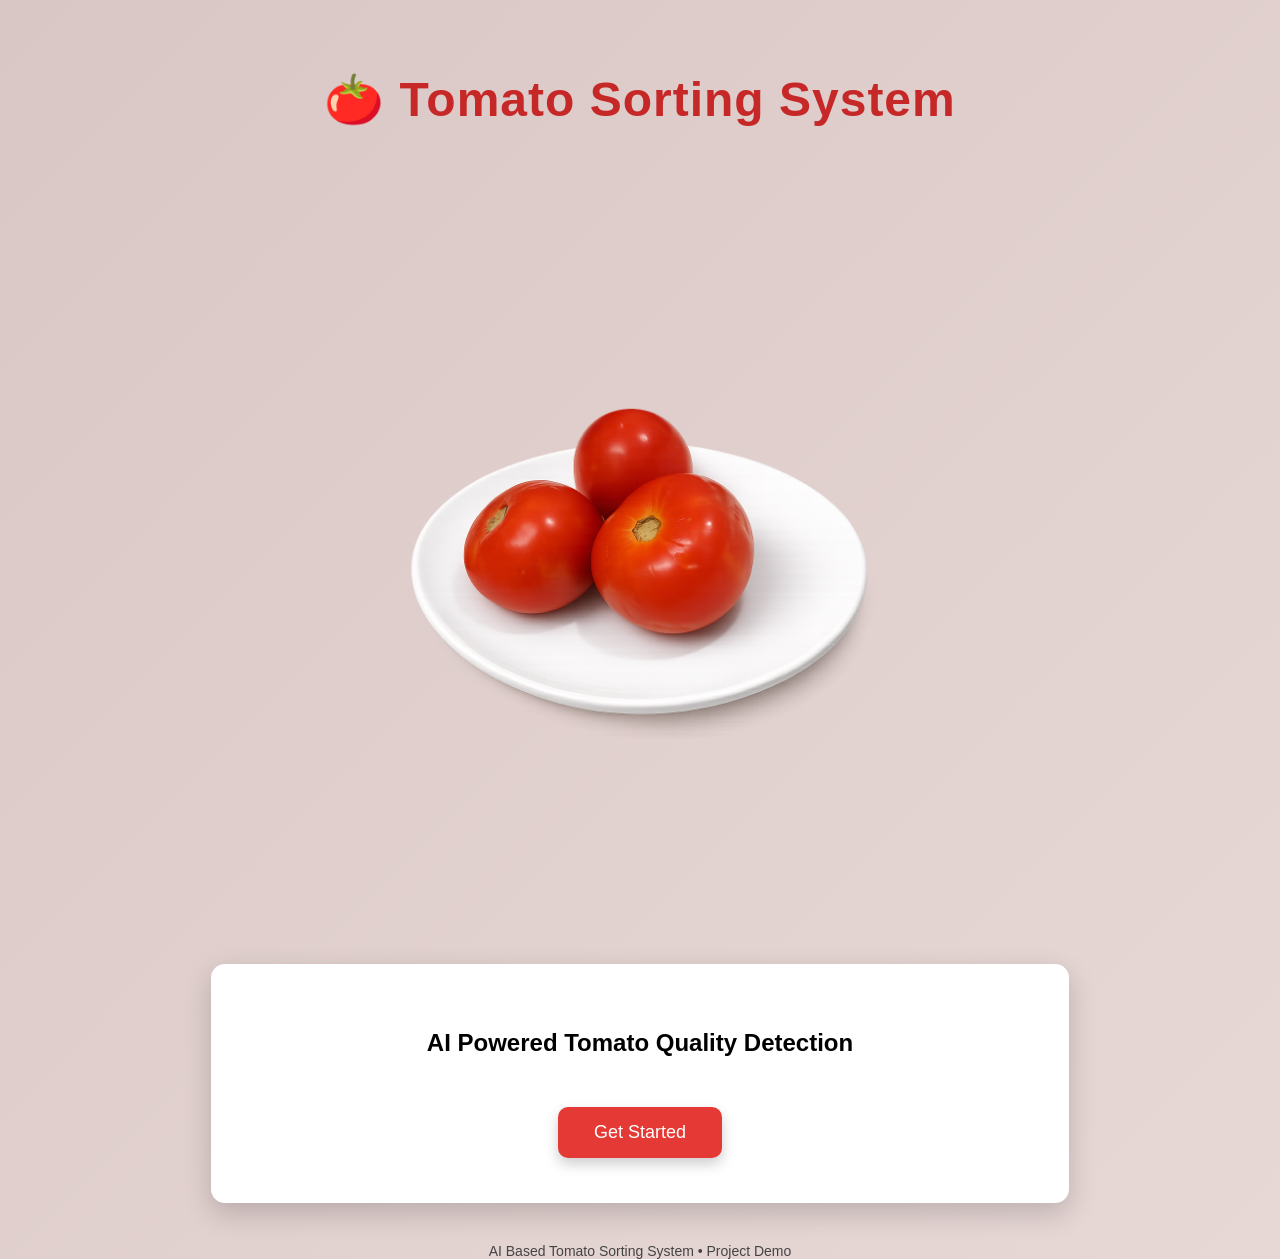
==== index.html @ 5ba99cd3 "ntfoi" ====
<!DOCTYPE html>
<html>
<head>
<title>Tomato Sorting System</title>

<style>

body{
    margin:0;
    font-family: Arial, Helvetica, sans-serif;
    background: linear-gradient(135deg,#d9c7c5,#e7d8d6);
    text-align:center;
}

/* HEADER */

.header{
    padding:40px 20px 20px 20px;
}

.header h1{
    color:#c62828;
    font-size:48px;
    letter-spacing:1px;
}

/* LOGO (FLOAT EFFECT) */

.logo{
    margin-top:10px;
}

.logo img{
    width:500px;
    transition:transform 0.3s ease;
}

/* subtle hover effect */

.logo img:hover{
    transform:scale(1.08);
}

/* CONTAINER */



.container{
    width:60%;
    margin:20px auto;   /* reduced from 40px */
    background:white;
    padding:45px;
    border-radius:14px;
    box-shadow:0 10px 28px rgba(0,0,0,0.18);
}

/* DESCRIPTION (visual hierarchy improvement) */

.description{
    font-size:19px;
    line-height:1.7;
    color:#444;
    margin-bottom:20px;
}

/* BUTTON (interactive improvement) */

.start-btn{
    margin-top:30px;
    padding:15px 36px;
    font-size:18px;
    background:#e53935;
    color:white;
    border:none;
    border-radius:10px;
    cursor:pointer;
    box-shadow:0 6px 14px rgba(0,0,0,0.2);
    transition:all 0.25s ease;
}

.start-btn:hover{
    background:#c62828;
    transform:translateY(-3px);
    box-shadow:0 10px 20px rgba(0,0,0,0.25);
}

/* FEATURE SECTION */

.features{
    display:flex;
    justify-content:center;
    gap:30px;
    margin-top:40px;
    flex-wrap:wrap;
}

/* FEATURE CARDS */

.feature-card{
    width:220px;
    background:white;
    padding:18px;
    border-radius:10px;
    box-shadow:0 6px 16px rgba(0,0,0,0.12);
}

.feature-card h3{
    margin-bottom:10px;
    color:#c62828;
}

.feature-card p{
    font-size:14px;
    color:#555;
}

/* FOOTER */

.footer{
    margin-top:40px;
    color:#444;
    font-size:14px;
}

</style>
</head>

<body>

<div class="header">
<h1>🍅 Tomato Sorting System</h1>
</div>

<!-- LOGO IMAGE -->

<div class="logo">
<img src="ad144de3-dd81-499f-889e-c1c3652d7a81.png" alt="Tomato Logo">
</div>

<div class="container">

<h2>AI Powered Tomato Quality Detection</h2>

<button class="start-btn" onclick="startApp()">Get Started</button>

</div>

<div class="footer">
AI Based Tomato Sorting System • Project Demo
</div>

<script>

function startApp(){
    window.location.href="detect.html";
}

</script>

</body>
</html>
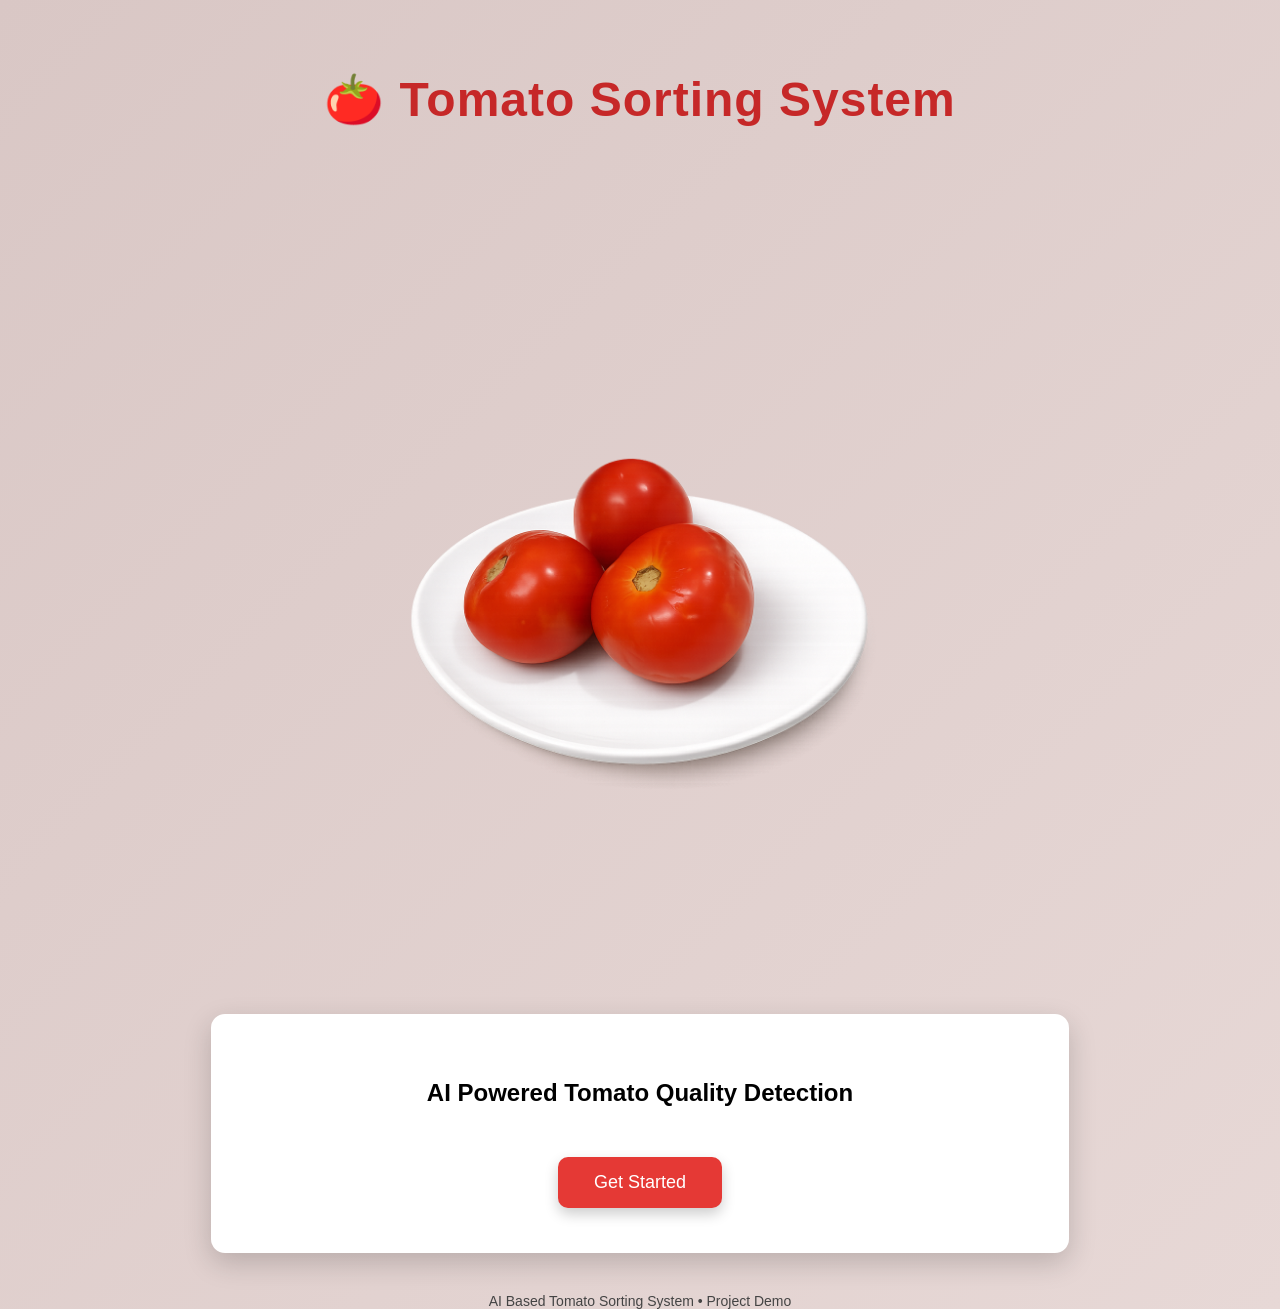
==== commit 2338e3a9: "ntfoi" ====
--- a/index.html
+++ b/index.html
@@ -27,7 +27,7 @@
 /* LOGO (FLOAT EFFECT) */
 
 .logo{
-    margin-top:10px;
+    margin-top:60px;
 }
 
 .logo img{
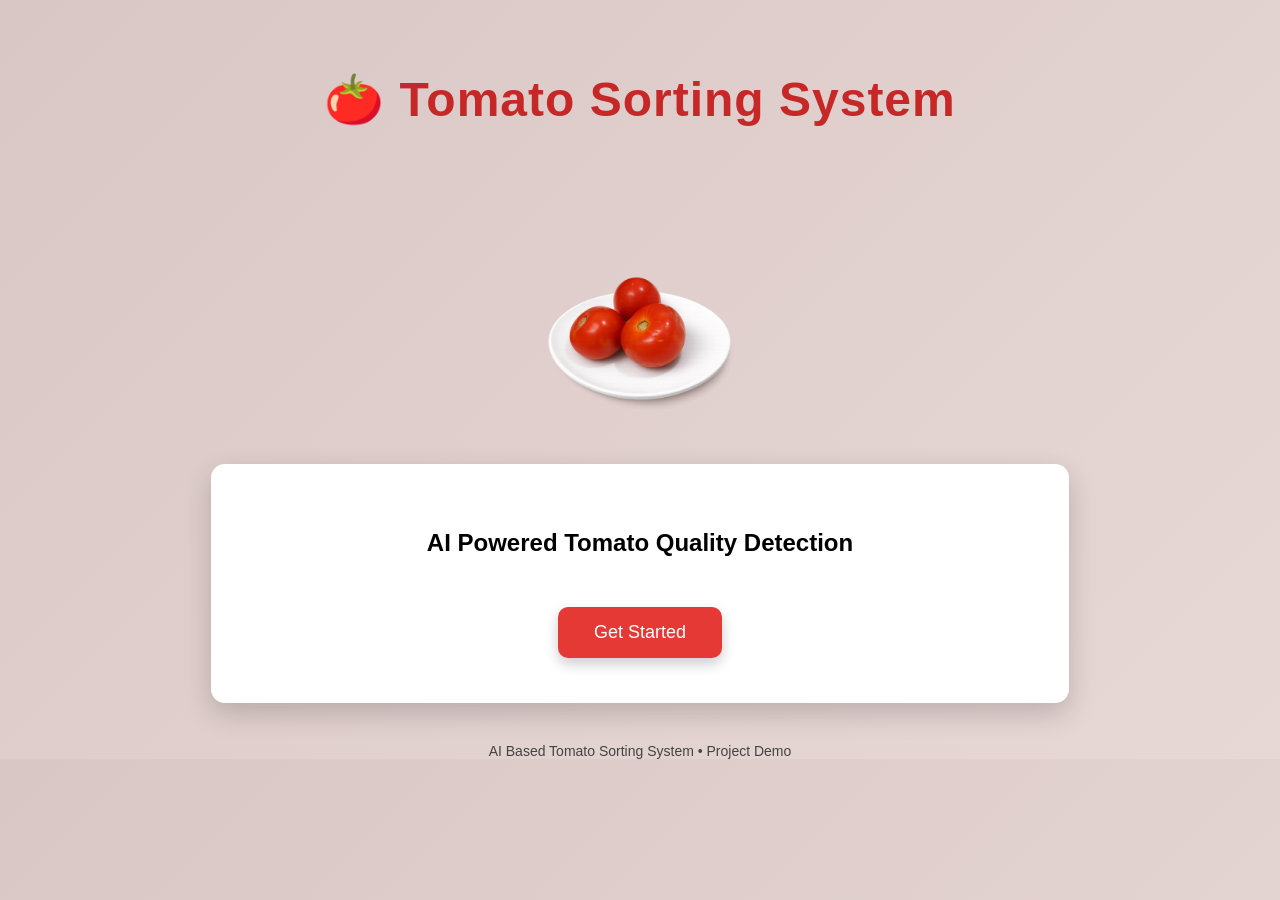
==== commit 7cee4e57: "netflix" ====
--- a/index.html
+++ b/index.html
@@ -27,15 +27,15 @@
 /* LOGO (FLOAT EFFECT) */
 
 .logo{
-    margin-top:60px;
+    margin-top:10px;
+    margin-bottom:-40px;   /* pulls image closer to card */
 }
-
 .logo img{
-    width:500px;
+    width:200px;
     transition:transform 0.3s ease;
+    position:relative;
+    z-index:2;
 }
-
-/* subtle hover effect */
 
 .logo img:hover{
     transform:scale(1.08);
@@ -47,7 +47,7 @@
 
 .container{
     width:60%;
-    margin:20px auto;   /* reduced from 40px */
+    margin:10px auto;   /* reduced spacing */
     background:white;
     padding:45px;
     border-radius:14px;
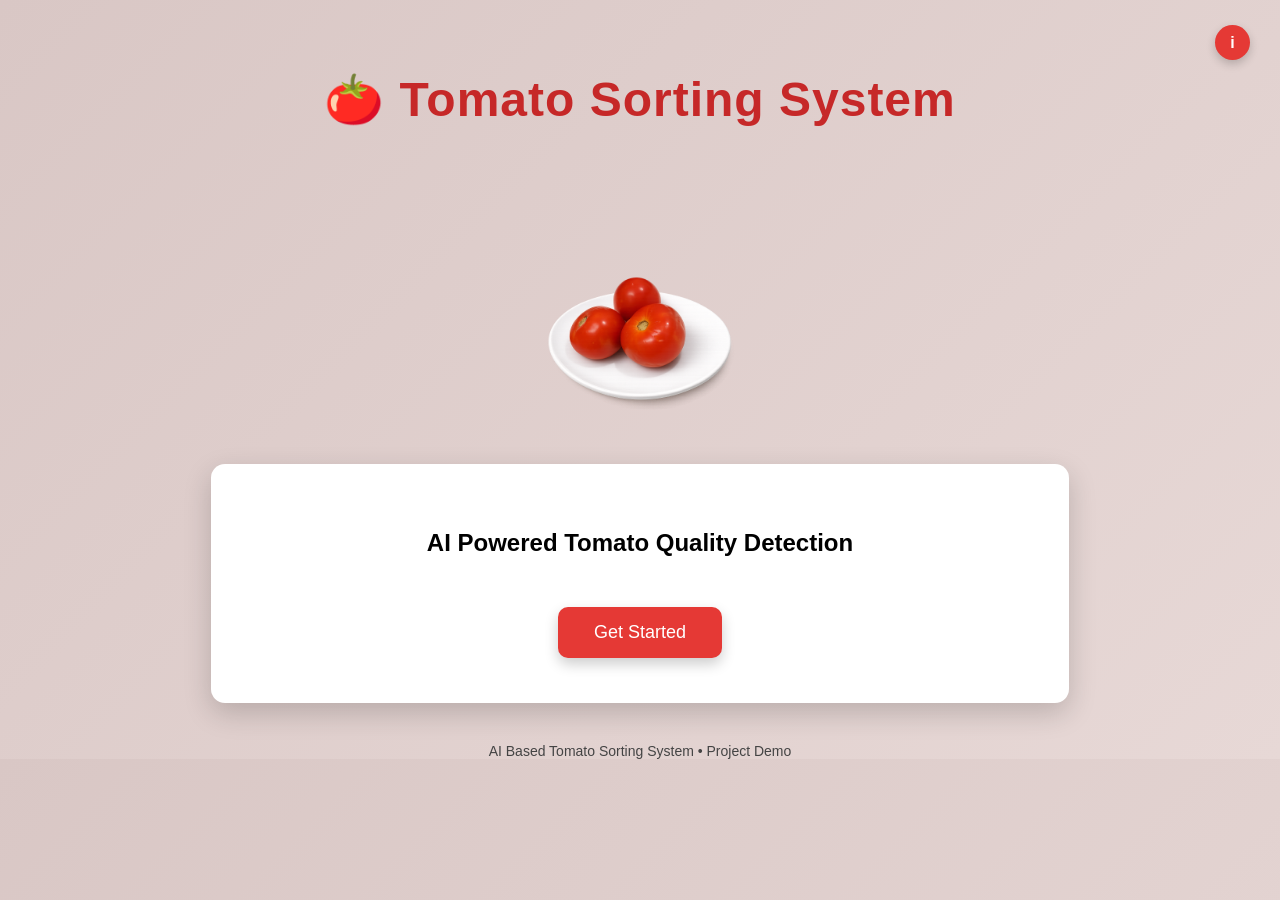
==== commit 377b241d: "netflx" ====
--- a/index.html
+++ b/index.html
@@ -2,7 +2,7 @@
 <html>
 <head>
 <title>Tomato Sorting System</title>
-
+<div class="info-btn" onclick="openInfo()">i</div>
 <style>
 
 body{
@@ -122,6 +122,57 @@
     font-size:14px;
 }
 
+/* INFO BUTTON */
+
+.info-btn{
+position:absolute;
+top:25px;
+right:30px;
+width:35px;
+height:35px;
+background:#e53935;
+color:white;
+border-radius:50%;
+display:flex;
+align-items:center;
+justify-content:center;
+font-weight:bold;
+cursor:pointer;
+box-shadow:0 4px 10px rgba(0,0,0,0.2);
+}
+
+/* MODAL BACKGROUND */
+
+.info-modal{
+display:none;
+position:fixed;
+top:0;
+left:0;
+width:100%;
+height:100%;
+background:rgba(0,0,0,0.5);
+align-items:center;
+justify-content:center;
+}
+
+/* MODAL CONTENT */
+
+.info-content{
+background:white;
+padding:30px;
+border-radius:10px;
+width:400px;
+text-align:left;
+box-shadow:0 10px 25px rgba(0,0,0,0.3);
+}
+
+/* CLOSE BUTTON */
+
+.close-btn{
+float:right;
+font-size:22px;
+cursor:pointer;
+}
 </style>
 </head>
 
@@ -144,7 +195,30 @@
 <button class="start-btn" onclick="startApp()">Get Started</button>
 
 </div>
-
+<div id="infoModal" class="info-modal">
+
+<div class="info-content">
+
+<span class="close-btn" onclick="closeInfo()">×</span>
+
+<h2>About This Web Application</h2>
+
+<p><b>Frontend:</b><br>
+HTML, CSS, JavaScript deployed using <b>Vercel</b>.
+</p>
+
+<p><b>Backend:</b><br>
+Flask server deployed on <b>Hugging Face Spaces</b>.
+</p>
+
+<p><b>AI Models Used:</b><br>
+• YOLO (.pt) for tomato detection<br>
+• EfficientNetB0 (.pt) for tomato quality classification
+</p>
+
+</div>
+
+</div>
 <div class="footer">
 AI Based Tomato Sorting System • Project Demo
 </div>
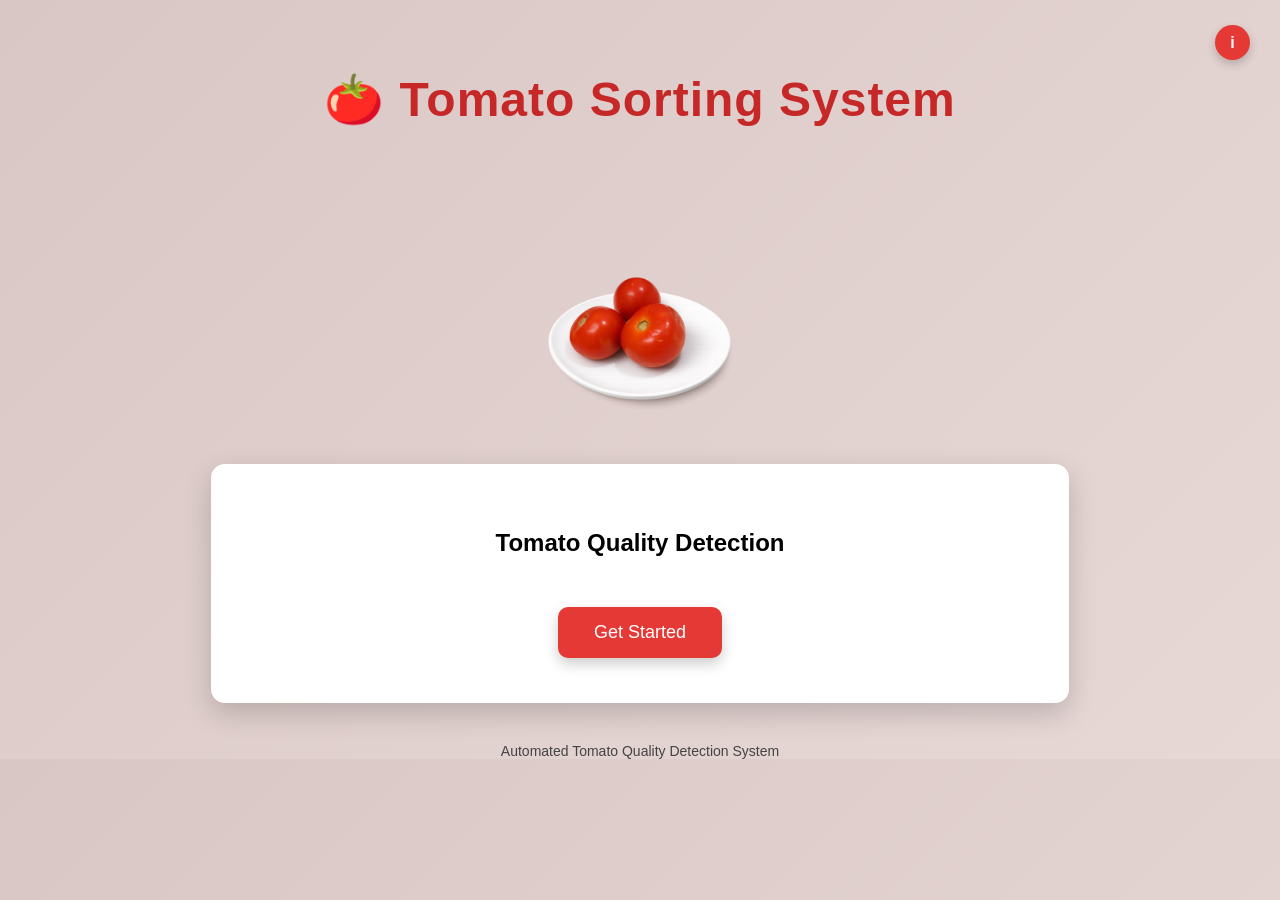
==== commit ebc7c0b1: "tmrwo" ====
--- a/index.html
+++ b/index.html
@@ -2,7 +2,7 @@
 <html>
 <head>
 <title>Tomato Sorting System</title>
-<div class="info-btn" onclick="openInfo()">i</div>
+
 <style>
 
 body{
@@ -24,12 +24,13 @@
     letter-spacing:1px;
 }
 
-/* LOGO (FLOAT EFFECT) */
+/* LOGO */
 
 .logo{
     margin-top:10px;
-    margin-bottom:-40px;   /* pulls image closer to card */
-}
+    margin-bottom:-40px;
+}
+
 .logo img{
     width:200px;
     transition:transform 0.3s ease;
@@ -43,18 +44,16 @@
 
 /* CONTAINER */
 
-
-
 .container{
     width:60%;
-    margin:10px auto;   /* reduced spacing */
+    margin:10px auto;
     background:white;
     padding:45px;
     border-radius:14px;
     box-shadow:0 10px 28px rgba(0,0,0,0.18);
 }
 
-/* DESCRIPTION (visual hierarchy improvement) */
+/* DESCRIPTION */
 
 .description{
     font-size:19px;
@@ -63,7 +62,7 @@
     margin-bottom:20px;
 }
 
-/* BUTTON (interactive improvement) */
+/* BUTTON */
 
 .start-btn{
     margin-top:30px;
@@ -84,7 +83,7 @@
     box-shadow:0 10px 20px rgba(0,0,0,0.25);
 }
 
-/* FEATURE SECTION */
+/* FEATURES */
 
 .features{
     display:flex;
@@ -93,8 +92,6 @@
     margin-top:40px;
     flex-wrap:wrap;
 }
-
-/* FEATURE CARDS */
 
 .feature-card{
     width:220px;
@@ -141,7 +138,7 @@
 box-shadow:0 4px 10px rgba(0,0,0,0.2);
 }
 
-/* MODAL BACKGROUND */
+/* MODAL */
 
 .info-modal{
 display:none;
@@ -153,9 +150,8 @@
 background:rgba(0,0,0,0.5);
 align-items:center;
 justify-content:center;
-}
-
-/* MODAL CONTENT */
+z-index:1000;   /* add this */
+}
 
 .info-content{
 background:white;
@@ -164,37 +160,42 @@
 width:400px;
 text-align:left;
 box-shadow:0 10px 25px rgba(0,0,0,0.3);
-}
-
-/* CLOSE BUTTON */
+position:relative;
+z-index:1001;   /* add this */
+}
 
 .close-btn{
 float:right;
 font-size:22px;
 cursor:pointer;
 }
+
 </style>
 </head>
 
 <body>
 
+<!-- INFO BUTTON -->
+<div class="info-btn" onclick="openInfo()">i</div>
+
 <div class="header">
 <h1>🍅 Tomato Sorting System</h1>
 </div>
 
-<!-- LOGO IMAGE -->
-
 <div class="logo">
 <img src="ad144de3-dd81-499f-889e-c1c3652d7a81.png" alt="Tomato Logo">
 </div>
 
 <div class="container">
 
-<h2>AI Powered Tomato Quality Detection</h2>
+<h2>Tomato Quality Detection</h2>
 
 <button class="start-btn" onclick="startApp()">Get Started</button>
 
 </div>
+
+<!-- INFO MODAL -->
+
 <div id="infoModal" class="info-modal">
 
 <div class="info-content">
@@ -204,14 +205,14 @@
 <h2>About This Web Application</h2>
 
 <p><b>Frontend:</b><br>
-HTML, CSS, JavaScript deployed using <b>Vercel</b>.
+🌐HTML, 🎨CSS, ✨JavaScript deployed using <b>▲Vercel</b>.
 </p>
 
 <p><b>Backend:</b><br>
-Flask server deployed on <b>Hugging Face Spaces</b>.
+🐍Flask server deployed on <b>🤗Hugging Face Spaces</b>.
 </p>
 
-<p><b>AI Models Used:</b><br>
+<p><b>Models Used:</b><br>
 • YOLO (.pt) for tomato detection<br>
 • EfficientNetB0 (.pt) for tomato quality classification
 </p>
@@ -219,8 +220,9 @@
 </div>
 
 </div>
+
 <div class="footer">
-AI Based Tomato Sorting System • Project Demo
+Automated Tomato Quality Detection System
 </div>
 
 <script>
@@ -229,6 +231,22 @@
     window.location.href="detect.html";
 }
 
+function openInfo(){
+    document.getElementById("infoModal").style.display="flex";
+}
+
+function closeInfo(){
+    document.getElementById("infoModal").style.display="none";
+}
+
+/* optional: click outside modal to close */
+
+window.onclick = function(event) {
+if (event.target == document.getElementById("infoModal")) {
+document.getElementById("infoModal").style.display="none";
+}
+}
+
 </script>
 
 </body>
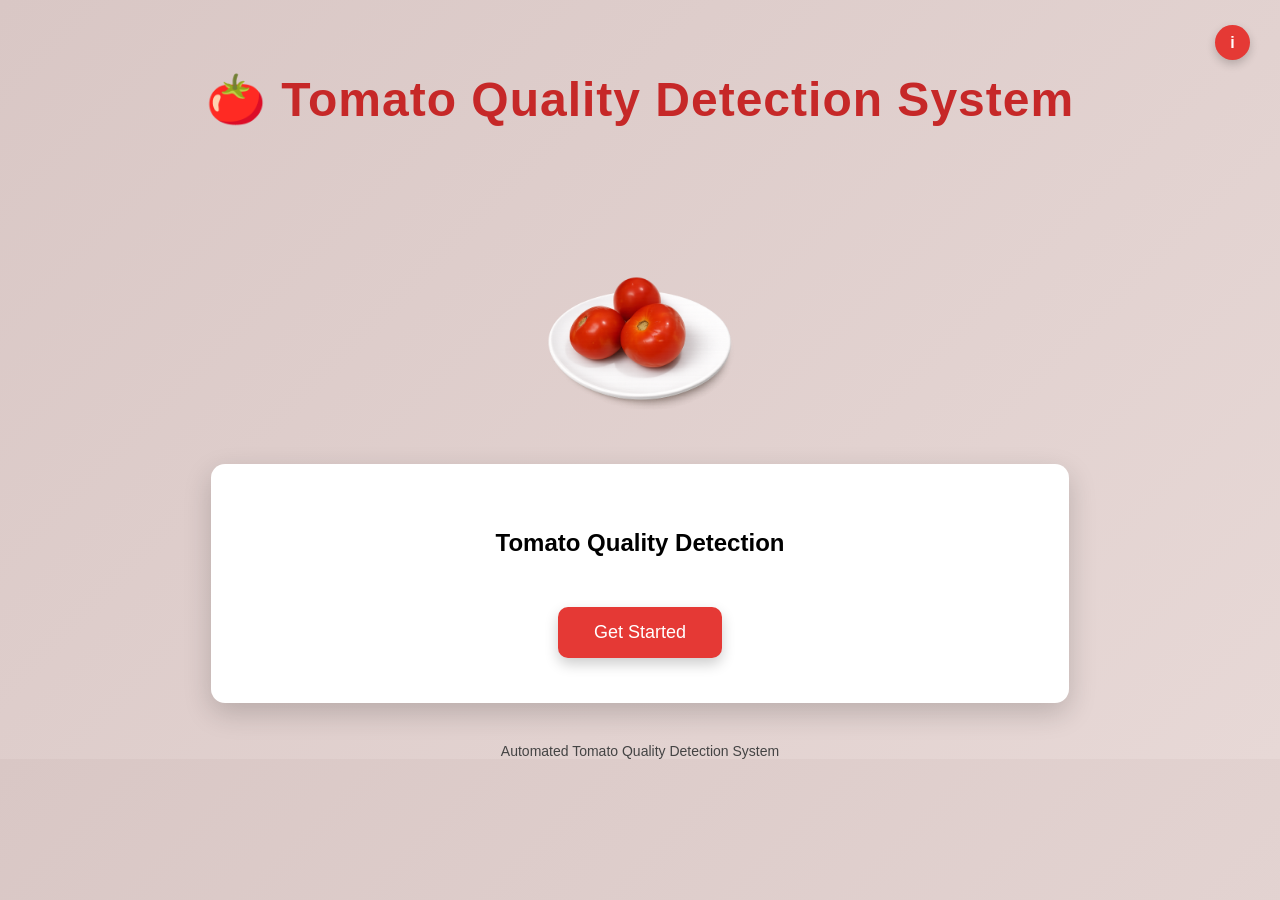
==== commit eb6c5653: "tmrwo" ====
--- a/index.html
+++ b/index.html
@@ -1,7 +1,7 @@
 <!DOCTYPE html>
 <html>
 <head>
-<title>Tomato Sorting System</title>
+<title>Tomato Quality Detection System</title>
 
 <style>
 
@@ -179,7 +179,7 @@
 <div class="info-btn" onclick="openInfo()">i</div>
 
 <div class="header">
-<h1>🍅 Tomato Sorting System</h1>
+<h1>🍅 Tomato Quality Detection System</h1>
 </div>
 
 <div class="logo">
